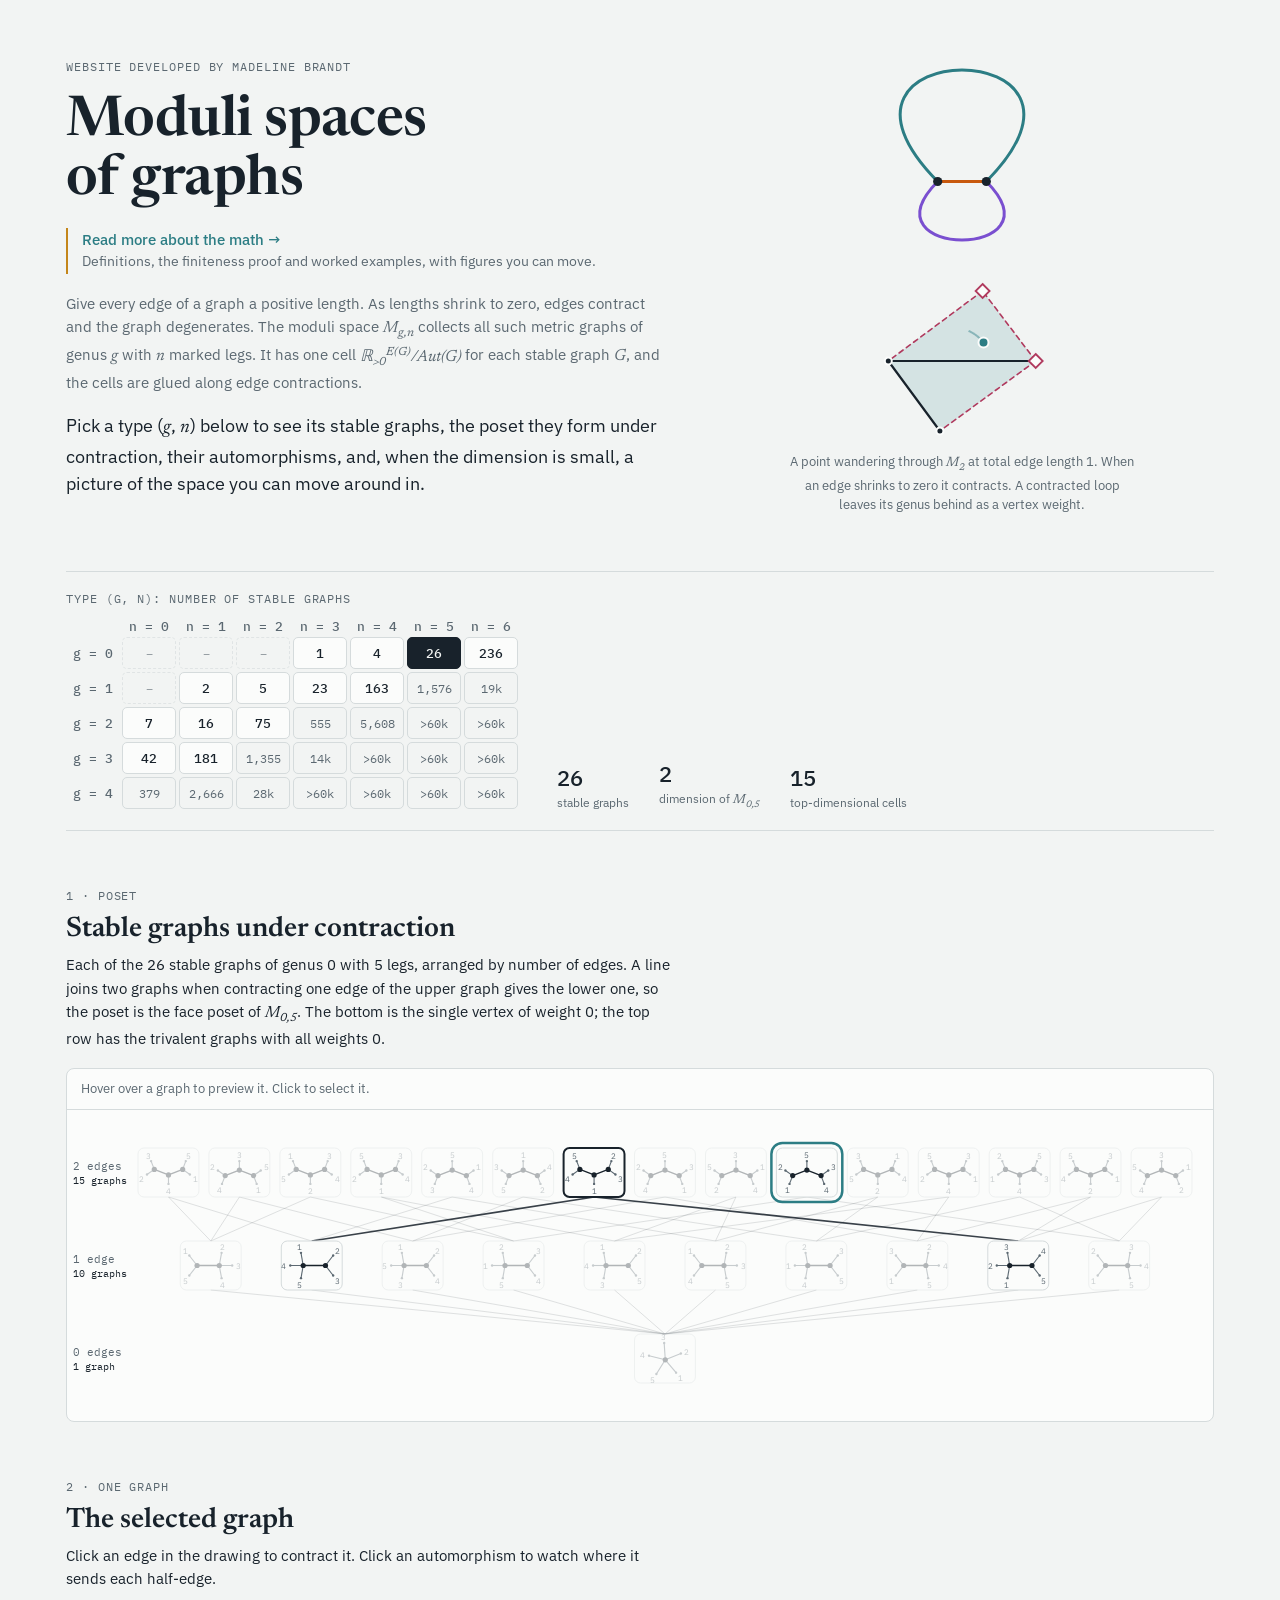
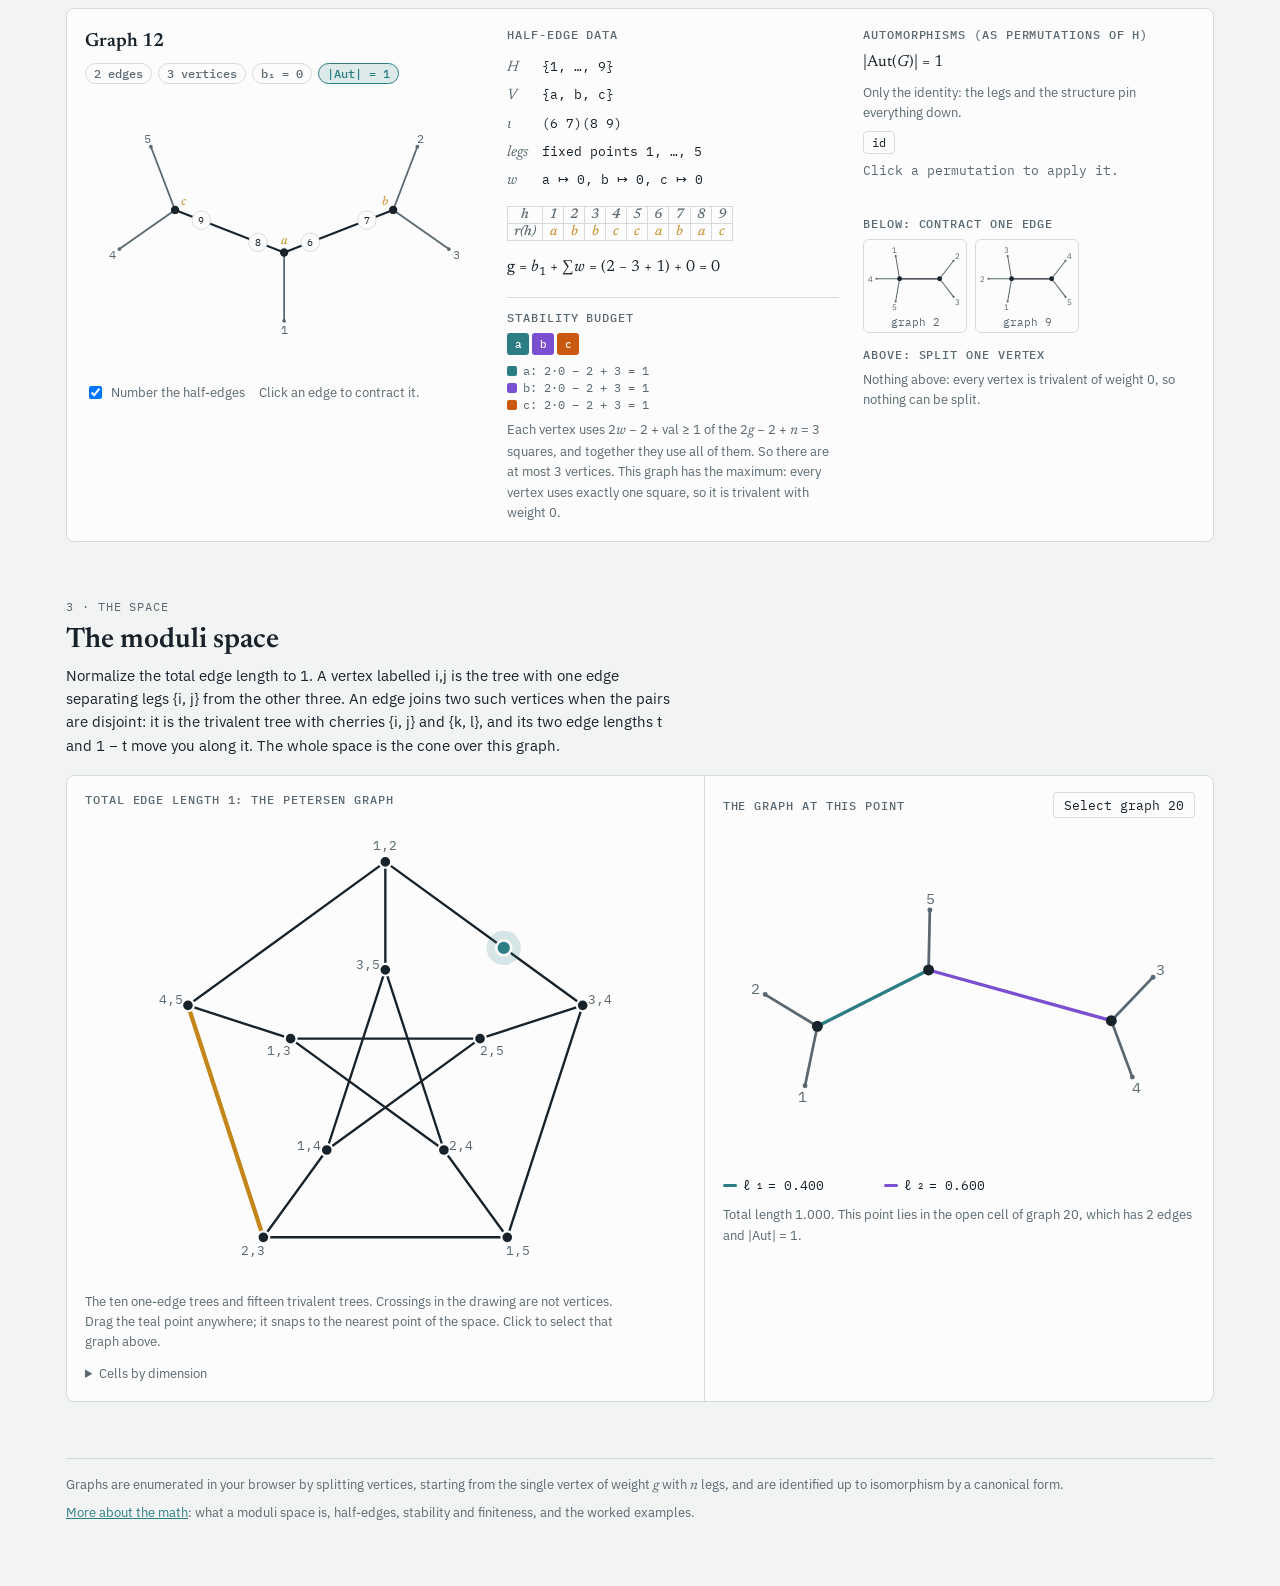
==== index.html @ 3150699a "Interactive explorer and lecture notes for moduli spaces of graphs Static site (no build step): stab" ====
<!doctype html>
<html lang="en">
<head>
<meta charset="utf-8">
<meta name="viewport" content="width=device-width, initial-scale=1, viewport-fit=cover">
<title>Moduli Spaces of Graphs</title>
<meta name="claude:viewport-fit-sides" content="cover">
<meta name="description" content="Stable graphs of type (g, n), the poset of edge contractions, their automorphisms, and pictures of the moduli spaces of metric graphs for small g and n.">
<link rel="preconnect" href="https://fonts.googleapis.com">
<link rel="preconnect" href="https://fonts.gstatic.com" crossorigin>
<link rel="stylesheet" href="https://fonts.googleapis.com/css2?family=Newsreader:ital,opsz,wght@0,6..72,400;0,6..72,600;1,6..72,400&family=IBM+Plex+Sans:wght@400;500;600&family=IBM+Plex+Mono:wght@400;500&display=swap">
<link rel="stylesheet" href="style.css?v=6">
</head>
<body>
<div class="wrap">
  <header class="hero">
    <div class="hero-text">
      <div class="eyebrow">Website developed by Madeline Brandt</div>
      <h1>Moduli spaces of graphs</h1>
      <p class="to-notes"><a href="lecture.html">Read more about the math</a><span>Definitions, the finiteness proof and worked examples, with figures you can move.</span></p>
      <p class="lede-2">Give every edge of a graph a positive length. As lengths shrink to zero, edges contract and the graph degenerates. The moduli space <em class="m">M<sub>g,n</sub></em> collects all such metric graphs of genus <em class="m">g</em> with <em class="m">n</em> marked legs. It has one cell <em class="m">ℝ<sub>&gt;0</sub><sup>E(G)</sup>/Aut(G)</em> for each stable graph <em class="m">G</em>, and the cells are glued along edge contractions.</p>
      <p class="lede">Pick a type (<em class="m">g</em>, <em class="m">n</em>) below to see its stable graphs, the poset they form under contraction, their automorphisms, and, when the dimension is small, a picture of the space you can move around in.</p>
    </div>
    <figure class="hero-fig">
      <div class="hero-graph" id="hero-graph" aria-hidden="true"></div>
      <div class="hero-space" id="hero-space" aria-hidden="true"></div>
      <figcaption>A point wandering through <em class="m">M<sub>2</sub></em> at total edge length 1. When an edge shrinks to zero it contracts. A contracted loop leaves its genus behind as a vertex weight.</figcaption>
    </figure>
  </header>


  <div class="control">
    <div class="pick">
      <span class="eyebrow">Type (g, n): number of stable graphs</span>
      <div class="grid-wrap"><table class="picker" id="picker" aria-label="Choose g and n"></table></div>
    </div>
    <div class="stats" id="stats"></div>
  </div>

  <section aria-labelledby="poset-title">
    <div class="sec-head">
      <div class="eyebrow">1 · Poset</div>
      <h2 id="poset-title">Stable graphs under contraction</h2>
      <p id="poset-text"></p>
    </div>
    <div class="board">
      <div class="board-bar" id="board-bar"></div>
      <div class="board-body" id="board-body"></div>
      <div class="tip" id="tip" hidden></div>
    </div>
  </section>

  <section aria-labelledby="detail-title">
    <div class="sec-head">
      <div class="eyebrow">2 · One graph</div>
      <h2 id="detail-title">The selected graph</h2>
      <p>Click an edge in the drawing to contract it. Click an automorphism to watch where it sends each half-edge.</p>
    </div>
    <div class="detail" id="detail" aria-live="polite"></div>
  </section>

  <section aria-labelledby="space-title">
    <div class="sec-head">
      <div class="eyebrow">3 · The space</div>
      <h2 id="space-title">The moduli space</h2>
      <p id="space-text"></p>
    </div>
    <div class="space spc" id="space"></div>
  </section>


  <footer>
    <div>Graphs are enumerated in your browser by splitting vertices, starting from the single vertex of weight <em class="m">g</em> with <em class="m">n</em> legs, and are identified up to isomorphism by a canonical form.</div>
    <div><a href="lecture.html">More about the math</a>: what a moduli space is, half-edges, stability and finiteness, and the worked examples.</div>
  </footer>
</div>
<script src="js/core.js?v=6"></script>
<script src="js/draw.js?v=6"></script>
<script src="js/spaces.js?v=6"></script>
<script src="js/spacepic.js?v=6"></script>
<script src="js/app.js?v=6"></script>
</body>
</html>
---- style.css ----
/* Layout: a lecture companion. Narrow reading column for prose, full-width panels for the
   poset, the selected graph and the picture of the space. */
:root {
  --paper: #f2f4f3;
  --panel: #fbfcfb;
  --ink: #18222b;
  --muted: #5b6871;
  --rule: #d5dbdc;
  --mat: #2c7d84;        /* the moving point, cells */
  --mat-soft: #2c7d8426;
  --nm: #b03a5e;         /* odd automorphisms, folds */
  --nm-soft: #b03a5e22;
  --atom: #c4861a;       /* selection and highlights */
  --atom-soft: #c4861a2e;
  --gen: #3866b8;        /* vertex weights */
  --gen-soft: #3866b81f;
  --edge: #18222b5c;
  --hi: #18222b;
  --o0: #2c7d84; --o1: #7a4fd0; --o2: #c8590e; --o3: #4c8b1f; --o4: #b03a5e; --o5: #1f6fb2; --o6: #8a6d1c; --o7: #5b6871; --o8: #2c7d84;
  --display: "Newsreader", "Iowan Old Style", Georgia, serif;
  --body: "IBM Plex Sans", system-ui, -apple-system, "Segoe UI", sans-serif;
  --mono: "IBM Plex Mono", ui-monospace, "SF Mono", Menlo, monospace;
}
@media (prefers-color-scheme: dark) {
  :root:not([data-theme="light"]) {
    --paper: #111820; --panel: #17202a; --ink: #e3e9ec; --muted: #94a3ad; --rule: #2b3843;
    --mat: #5fb8bf; --mat-soft: #5fb8bf2b; --nm: #e27497; --nm-soft: #e2749726; --atom: #e2a63e; --atom-soft: #e2a63e33;
    --gen: #8fb0ff; --gen-soft: #8fb0ff24; --edge: #e3e9ec52; --hi: #e3e9ec;
    --o0: #5fb8bf; --o1: #ab8cf5; --o2: #ff9d5c; --o3: #9bd65c; --o4: #e27497; --o5: #7fb6ff; --o6: #e0c36a; --o7: #94a3ad; --o8: #5fb8bf;
    color-scheme: dark;
  }
}
:root[data-theme="dark"] {
  --paper: #111820; --panel: #17202a; --ink: #e3e9ec; --muted: #94a3ad; --rule: #2b3843;
  --mat: #5fb8bf; --mat-soft: #5fb8bf2b; --nm: #e27497; --nm-soft: #e2749726; --atom: #e2a63e; --atom-soft: #e2a63e33;
  --gen: #8fb0ff; --gen-soft: #8fb0ff24; --edge: #e3e9ec52; --hi: #e3e9ec;
  --o0: #5fb8bf; --o1: #ab8cf5; --o2: #ff9d5c; --o3: #9bd65c; --o4: #e27497; --o5: #7fb6ff; --o6: #e0c36a; --o7: #94a3ad; --o8: #5fb8bf;
  color-scheme: dark;
}
* { box-sizing: border-box; }
[hidden] { display: none !important; }
body { margin: 0; background: var(--paper); color: var(--ink); font-family: var(--body); font-size: 15px; line-height: 1.55; }
.wrap {
  max-width: 1180px; margin: 0 auto; display: grid; grid-template-columns: minmax(0, 1fr); gap: 56px;
  padding-left: max(16px, env(safe-area-inset-left, 0px)); padding-right: max(16px, env(safe-area-inset-right, 0px));
  padding-block: 40px 64px;
}
a { color: var(--mat); }
h1, h2, h3 { font-family: var(--display); font-weight: 600; text-wrap: balance; margin: 0; }
h1 { font-size: clamp(36px, 5.2vw, 56px); line-height: 1.04; letter-spacing: -0.01em; }
h2 { font-size: 28px; line-height: 1.15; }
h3 { font-size: 19px; }
h4 { margin: 0; font: 500 11.5px var(--mono); letter-spacing: 0.08em; text-transform: uppercase; color: var(--muted); }
p { margin: 0; max-width: 68ch; }
button { font: inherit; color: inherit; }
.eyebrow { font-family: var(--mono); font-size: 11.5px; letter-spacing: 0.08em; text-transform: uppercase; color: var(--muted); }
.muted { color: var(--muted); }
.note { font-size: 13px; color: var(--muted); }
em.m, .m { font-family: var(--display); font-style: italic; font-size: 1.08em; }
sub, sup { font-size: 0.72em; }
:focus-visible { outline: 2px solid var(--atom); outline-offset: 2px; }

/* hero */
.hero { display: grid; grid-template-columns: minmax(0, 1.2fr) minmax(0, 1fr); gap: 40px; align-items: center; }
.hero-text { display: grid; gap: 18px; min-width: 0; }
.lede { font-size: 17.5px; }
.lede-2 { font-size: 15px; color: var(--muted); }
.hero-fig { margin: 0; display: grid; gap: 6px; justify-items: center; min-width: 0; }
.hero-graph { width: 100%; max-width: 380px; aspect-ratio: 380 / 230; }
.hero-space { width: 100%; max-width: 240px; aspect-ratio: 240 / 170; }
.hero-fig svg { display: block; width: 100%; height: 100%; }
figcaption { font-size: 12.5px; color: var(--muted); max-width: 44ch; text-align: center; }
@media (max-width: 760px) { .hero { grid-template-columns: 1fr; } }

.to-notes { display: grid; gap: 2px; border-left: 2px solid var(--atom); padding: 2px 0 2px 14px; font-size: 13.5px; color: var(--muted); }
.to-notes a { font: 500 15px var(--body); text-decoration: none; }
.to-notes a::after { content: " →"; }
.to-notes a:hover { text-decoration: underline; }

/* definitions */
.defs { display: grid; grid-template-columns: minmax(0, 1fr) minmax(0, 1fr); gap: 28px 40px; }
.theorem { display: grid; gap: 10px; border-left: 2px solid var(--mat); padding: 4px 0 4px 16px; align-content: start; }
.theorem p { font-size: 14.5px; }
.display { display: flex; flex-wrap: wrap; align-items: center; gap: 6px 10px; font-family: var(--display); font-size: 21px; overflow-x: auto; }
.display i { font-style: italic; }
.bigop { display: inline-flex; flex-direction: column; align-items: center; font-size: 1.45em; line-height: 1; }
.bigop small { font-size: 0.48em; margin-top: 3px; white-space: nowrap; font-style: italic; }
@media (max-width: 760px) { .defs { grid-template-columns: 1fr; } }

/* picker and stats */
.control > * { min-width: 0; }
.control { display: flex; flex-wrap: wrap; gap: 18px 36px; align-items: end; border-top: 1px solid var(--rule); border-bottom: 1px solid var(--rule); padding-block: 18px; }
.pick { display: grid; gap: 8px; min-width: 0; max-width: 100%; }
.grid-wrap { overflow-x: auto; max-width: 100%; }
table.picker { border-collapse: separate; border-spacing: 3px; font: 12.5px var(--mono); font-variant-numeric: tabular-nums; }
table.picker th { font-weight: 500; color: var(--muted); padding: 0 4px; text-align: center; white-space: nowrap; }
table.picker th.rowh { text-align: right; padding-right: 6px; }
table.picker td { padding: 0; }
table.picker button, table.picker span.cell {
  display: inline-grid; place-items: center; width: 54px; height: 32px; border-radius: 5px;
  border: 1px solid var(--rule); background: var(--panel); font: 500 13px var(--mono); cursor: pointer;
}
table.picker button:hover { border-color: var(--atom); }
table.picker button[aria-pressed="true"] { background: var(--ink); color: var(--paper); border-color: var(--ink); }
table.picker span.cell { cursor: default; color: var(--muted); background: transparent; font-weight: 400; font-size: 11.5px; }
table.picker span.cell.unstable { border-style: dashed; opacity: 0.6; }
.stats { display: flex; flex-wrap: wrap; gap: 14px 30px; align-items: end; }
.stat { display: grid; gap: 2px; text-align: left; }
.stat b { font: 500 22px var(--mono); font-variant-numeric: tabular-nums; }
.stat span { font-size: 12px; color: var(--muted); }

section { display: grid; gap: 18px; min-width: 0; }
.sec-head { display: grid; gap: 8px; }

/* poset board */
.board { position: relative; background: var(--panel); border: 1px solid var(--rule); border-radius: 8px; min-width: 0; display: grid; }
.board-bar { display: flex; flex-wrap: wrap; gap: 10px 18px; align-items: center; padding: 10px 14px; border-bottom: 1px solid var(--rule); font-size: 12.5px; color: var(--muted); }
.legend { display: inline-flex; align-items: center; gap: 6px; }
.dot { display: inline-block; width: 10px; height: 10px; border-radius: 50%; border: 2px solid; flex: none; }
.dot.s { border-color: var(--mat); background: var(--mat); }
.dot.o { border-color: var(--nm); background: transparent; }
.dot.p { border-color: var(--atom); background: var(--atom-soft); }
.board-body { min-width: 0; overflow-x: auto; }
.hasse { display: block; width: 100%; height: auto; min-width: 640px; }
.hasse text.rank { fill: var(--muted); font-family: var(--mono); font-size: 10.5px; }
.hasse text.rank.count { fill: var(--ink); font-size: 10px; }
.hasse .edge { stroke: var(--edge); stroke-width: 1; }
.hasse .edge.on { stroke: var(--hi); stroke-opacity: 0.85; stroke-width: 1.6; }
.hasse .node { cursor: pointer; }
.hasse .node .card { fill: var(--panel); stroke: var(--rule); stroke-width: 1; }
.hasse .node.odd .card { stroke: var(--nm); stroke-dasharray: 3 2; }
.hasse .node:hover .card { stroke: var(--atom); }
.hasse .node circle.body { stroke-width: 2; stroke: var(--mat); fill: var(--mat); }
.hasse .node.odd circle.body { stroke: var(--nm); fill: var(--panel); }
.hasse .node .ring { fill: none; stroke: var(--hi); stroke-width: 1.5; stroke-dasharray: 2 2; }
.hasse .node .here { fill: none; stroke: var(--mat); stroke-width: 2.5; }
.hasse .node .pin { fill: var(--atom-soft); stroke: var(--atom); stroke-width: 2; }
.hasse .node.sel .card { stroke: var(--hi); stroke-width: 2; stroke-dasharray: none; }
.hasse .node:focus { outline: none; }
.hasse .node:focus-visible .card, .hasse .node:focus-visible circle.body { stroke: var(--atom); stroke-width: 3; }
.hasse .node text.idx { fill: var(--muted); font: 9.5px var(--mono); }
.hasse.dim .node { opacity: 0.32; }
.hasse.dim .edge { opacity: 0.35; }
.hasse.dim .node.lit, .hasse.dim .edge.on { opacity: 1; }
@media (prefers-reduced-motion: no-preference) { .hasse .edge, .hasse .node { transition: opacity 0.15s; } }

.tip {
  position: absolute; z-index: 3; pointer-events: none; width: 210px; padding: 8px 10px 6px;
  background: var(--panel); border: 1px solid var(--rule); border-radius: 8px; box-shadow: 0 6px 20px rgb(0 0 0 / 0.12);
  font: 11.5px var(--mono); color: var(--muted); display: grid; gap: 2px;
}
.tip svg { display: block; width: 100%; height: auto; }

/* selected graph */
.detail {
  background: var(--panel); border: 1px solid var(--rule); border-radius: 8px; padding: 18px;
  display: grid; grid-template-columns: minmax(0, 1.2fr) minmax(0, 1fr) minmax(0, 1fr); gap: 24px; align-items: start;
}
.detail > div { display: grid; gap: 14px; min-width: 0; align-content: start; }
.d-head { display: flex; flex-wrap: wrap; gap: 6px 10px; align-items: center; }
.d-head h3 { margin-right: 4px; }
.d-fig svg { display: block; width: 100%; height: auto; }
.d-fig .edge-hit { cursor: pointer; }
.d-fig .edge-hit:hover + .edge-path, .d-fig svg .edge-path.hover { stroke: var(--atom); }
.d-fig .opts { display: flex; flex-wrap: wrap; gap: 8px 14px; align-items: center; font-size: 12.5px; color: var(--muted); }
.d-fig label { display: inline-flex; gap: 6px; align-items: center; cursor: pointer; }
.tags { display: flex; flex-wrap: wrap; gap: 6px; }
.tag { font: 500 11.5px var(--mono); padding: 2px 8px; border-radius: 999px; border: 1px solid var(--rule); white-space: nowrap; color: var(--muted); }
.tag.s { color: var(--mat); border-color: var(--mat); background: var(--mat-soft); }
.tag.o { color: var(--nm); border-color: var(--nm); background: var(--nm-soft); }
dl { display: grid; grid-template-columns: auto minmax(0, 1fr); gap: 5px 14px; margin: 0; font-size: 13px; align-items: baseline; }
dt { color: var(--muted); font-family: var(--display); font-style: italic; font-size: 15px; }
dd { margin: 0; font-family: var(--mono); font-variant-numeric: tabular-nums; overflow-wrap: anywhere; font-size: 12.5px; }
.rtable { border-collapse: collapse; font: 12px var(--mono); font-variant-numeric: tabular-nums; }
.rtable td, .rtable th { border: 1px solid var(--rule); padding: 1px 6px; text-align: center; }
.rtable th { font-weight: 500; color: var(--muted); font-family: var(--display); font-style: italic; font-size: 14px; }
.rtable td.v { color: var(--atom); font-family: var(--display); font-style: italic; font-size: 14px; }
.rscroll { overflow-x: auto; max-width: 100%; }
.calc { font-family: var(--display); font-size: 16px; }
.calc i { font-style: italic; }

.budget { display: grid; gap: 8px; border-top: 1px solid var(--rule); padding-top: 12px; }
.bar { display: flex; flex-wrap: wrap; gap: 3px; }
.bar .unit { width: 22px; height: 22px; border-radius: 3px; display: grid; place-items: center; font: 500 11px var(--mono); color: var(--panel); }
.bar .gap { width: 6px; }
.bar-legend { display: grid; gap: 2px; font: 12px var(--mono); color: var(--muted); }
.bar-legend i { display: inline-block; width: 10px; height: 10px; border-radius: 2px; margin-right: 6px; vertical-align: -1px; }

.aut { display: grid; gap: 8px; }
.aut-list { display: flex; flex-wrap: wrap; gap: 5px; max-height: 210px; overflow: auto; }
.chip { font: 12px var(--mono); padding: 3px 8px; border-radius: 4px; border: 1px solid var(--rule); background: transparent; cursor: pointer; display: inline-flex; gap: 6px; align-items: center; }
.chip.odd { border-color: var(--nm); }
.chip:hover { background: var(--atom-soft); }
.chip[aria-pressed="true"] { background: var(--ink); color: var(--paper); border-color: var(--ink); }
.aut-now { font: 12.5px var(--mono); color: var(--muted); min-height: 3.2em; }
.aut-now b { color: var(--ink); font-weight: 500; }
.minis { display: flex; flex-wrap: wrap; gap: 8px; }
.mini { display: grid; gap: 1px; justify-items: center; width: 104px; padding: 4px 4px 3px; border: 1px solid var(--rule); border-radius: 6px; background: transparent; cursor: pointer; font: 11px var(--mono); color: var(--muted); }
.mini:hover { border-color: var(--atom); }
.mini.odd { border-style: dashed; border-color: var(--nm); }
.mini svg { display: block; width: 100%; height: auto; }
.empty { font-size: 13px; color: var(--muted); }

/* the space */
.space { background: var(--panel); border: 1px solid var(--rule); border-radius: 8px; display: grid; grid-template-columns: minmax(0, 1.25fr) minmax(0, 1fr); min-width: 0; }
.space > div { min-width: 0; padding: 16px 18px; display: grid; gap: 12px; align-content: start; }
.space > div + div { border-left: 1px solid var(--rule); }
.space .pic svg { display: block; width: 100%; height: auto; touch-action: none; user-select: none; -webkit-user-select: none; cursor: crosshair; }
.space .pic svg.dragging { cursor: grabbing; }
.spc .cell2 { fill: var(--mat-soft); stroke: none; }
.spc .cell2.sel { fill: var(--atom-soft); }
.spc .cell1 { stroke: var(--ink); stroke-width: 2.2; stroke-linecap: round; }
.spc .cell1.fold { stroke: var(--nm); stroke-width: 1.6; stroke-dasharray: 5 4; }
.spc .cell1.sel { stroke: var(--atom); stroke-width: 4; }
.spc .cell1.fold.sel { stroke: var(--atom); stroke-width: 3; }
.spc .cell0 { fill: var(--ink); stroke: var(--panel); stroke-width: 2; }
.spc .cell0.sel { fill: var(--atom); }
.spc .foldpt { fill: var(--panel); stroke: var(--nm); stroke-width: 1.8; }
.spc .foldpt.sel { fill: var(--atom-soft); stroke: var(--atom); }
.spc .vlabel { fill: var(--muted); font: 12px var(--mono); }
.spc .ray-arrow { fill: var(--ink); }
.spc .icon { pointer-events: none; }
.spc .icon rect { fill: var(--panel); stroke: var(--rule); }
.spc .cell-icon { opacity: 0.55; pointer-events: none; }
.spc .pt-halo { fill: var(--mat); fill-opacity: 0.18; }
.spc .pt { fill: var(--mat); stroke: var(--panel); stroke-width: 2.5; cursor: grab; }
.spc .tick { fill: var(--muted); font: 10px var(--mono); }
.live-head { display: flex; flex-wrap: wrap; gap: 6px 10px; align-items: baseline; justify-content: space-between; }
.live svg { display: block; width: 100%; height: auto; }
.lengths { display: grid; grid-template-columns: repeat(auto-fill, minmax(118px, 1fr)); gap: 4px 12px; font: 12.5px var(--mono); font-variant-numeric: tabular-nums; }
.lengths span { display: inline-flex; gap: 6px; align-items: center; }
.lengths span.zero { color: var(--muted); text-decoration: line-through; }
.lengths i { width: 14px; height: 3px; border-radius: 2px; display: inline-block; }
.btn { font: 500 13px var(--body); border: 1px solid var(--ink); background: var(--ink); color: var(--paper); padding: 6px 12px; border-radius: 5px; cursor: pointer; }
.btn-quiet { font: 12.5px var(--mono); padding: 4px 10px; border: 1px solid var(--rule); border-radius: 4px; background: transparent; cursor: pointer; }
.btn-quiet:hover { border-color: var(--atom); }
.row { display: flex; flex-wrap: wrap; gap: 8px 12px; align-items: center; }
.fvec { border-collapse: collapse; font: 12.5px var(--mono); font-variant-numeric: tabular-nums; }
.fvec th, .fvec td { padding: 3px 10px; border-bottom: 1px solid var(--rule); text-align: right; }
.fvec th { font-weight: 500; color: var(--muted); text-align: left; }
.nopic { display: grid; gap: 12px; }

/* counting box */
.box { background: var(--panel); border: 1px solid var(--rule); border-radius: 8px; padding: 16px; display: grid; gap: 14px; min-width: 0; }
.scroll { overflow-x: auto; }
table.ve { border-collapse: separate; border-spacing: 3px; font: 12.5px var(--mono); font-variant-numeric: tabular-nums; }
table.ve th { font-weight: 500; color: var(--muted); padding: 2px 6px; white-space: nowrap; }
table.ve td { padding: 0; }
table.ve .c { display: grid; place-items: center; width: 46px; height: 34px; border-radius: 4px; border: 1px solid var(--rule); background: transparent; }
table.ve button.c { cursor: pointer; background: var(--mat-soft); border-color: var(--mat); font: 500 13px var(--mono); }
table.ve button.c:hover { border-color: var(--atom); }
table.ve button.c[aria-pressed="true"] { background: var(--atom-soft); border-color: var(--atom); }
table.ve span.c.ok { border-style: solid; color: var(--muted); }
table.ve span.c.no { border-color: transparent; background: repeating-linear-gradient(135deg, transparent 0 5px, var(--rule) 5px 6px); }
.ve-legend { display: flex; flex-wrap: wrap; gap: 8px 18px; font-size: 12.5px; color: var(--muted); }
.ve-legend .sw { display: inline-block; width: 16px; height: 12px; border-radius: 3px; vertical-align: -2px; margin-right: 6px; border: 1px solid var(--rule); }

footer { font-size: 12.5px; color: var(--muted); border-top: 1px solid var(--rule); padding-top: 16px; display: grid; gap: 6px; }

@media (max-width: 1000px) {
  .detail { grid-template-columns: minmax(0, 1fr) minmax(0, 1fr); }
  .detail > .d-fig { grid-column: 1 / -1; }
  .space { grid-template-columns: minmax(0, 1fr); }
  .space > div + div { border-left: 0; border-top: 1px solid var(--rule); }
}
@media (max-width: 640px) {
  .detail { grid-template-columns: minmax(0, 1fr); }
  table.picker button, table.picker span.cell { width: 42px; }
}
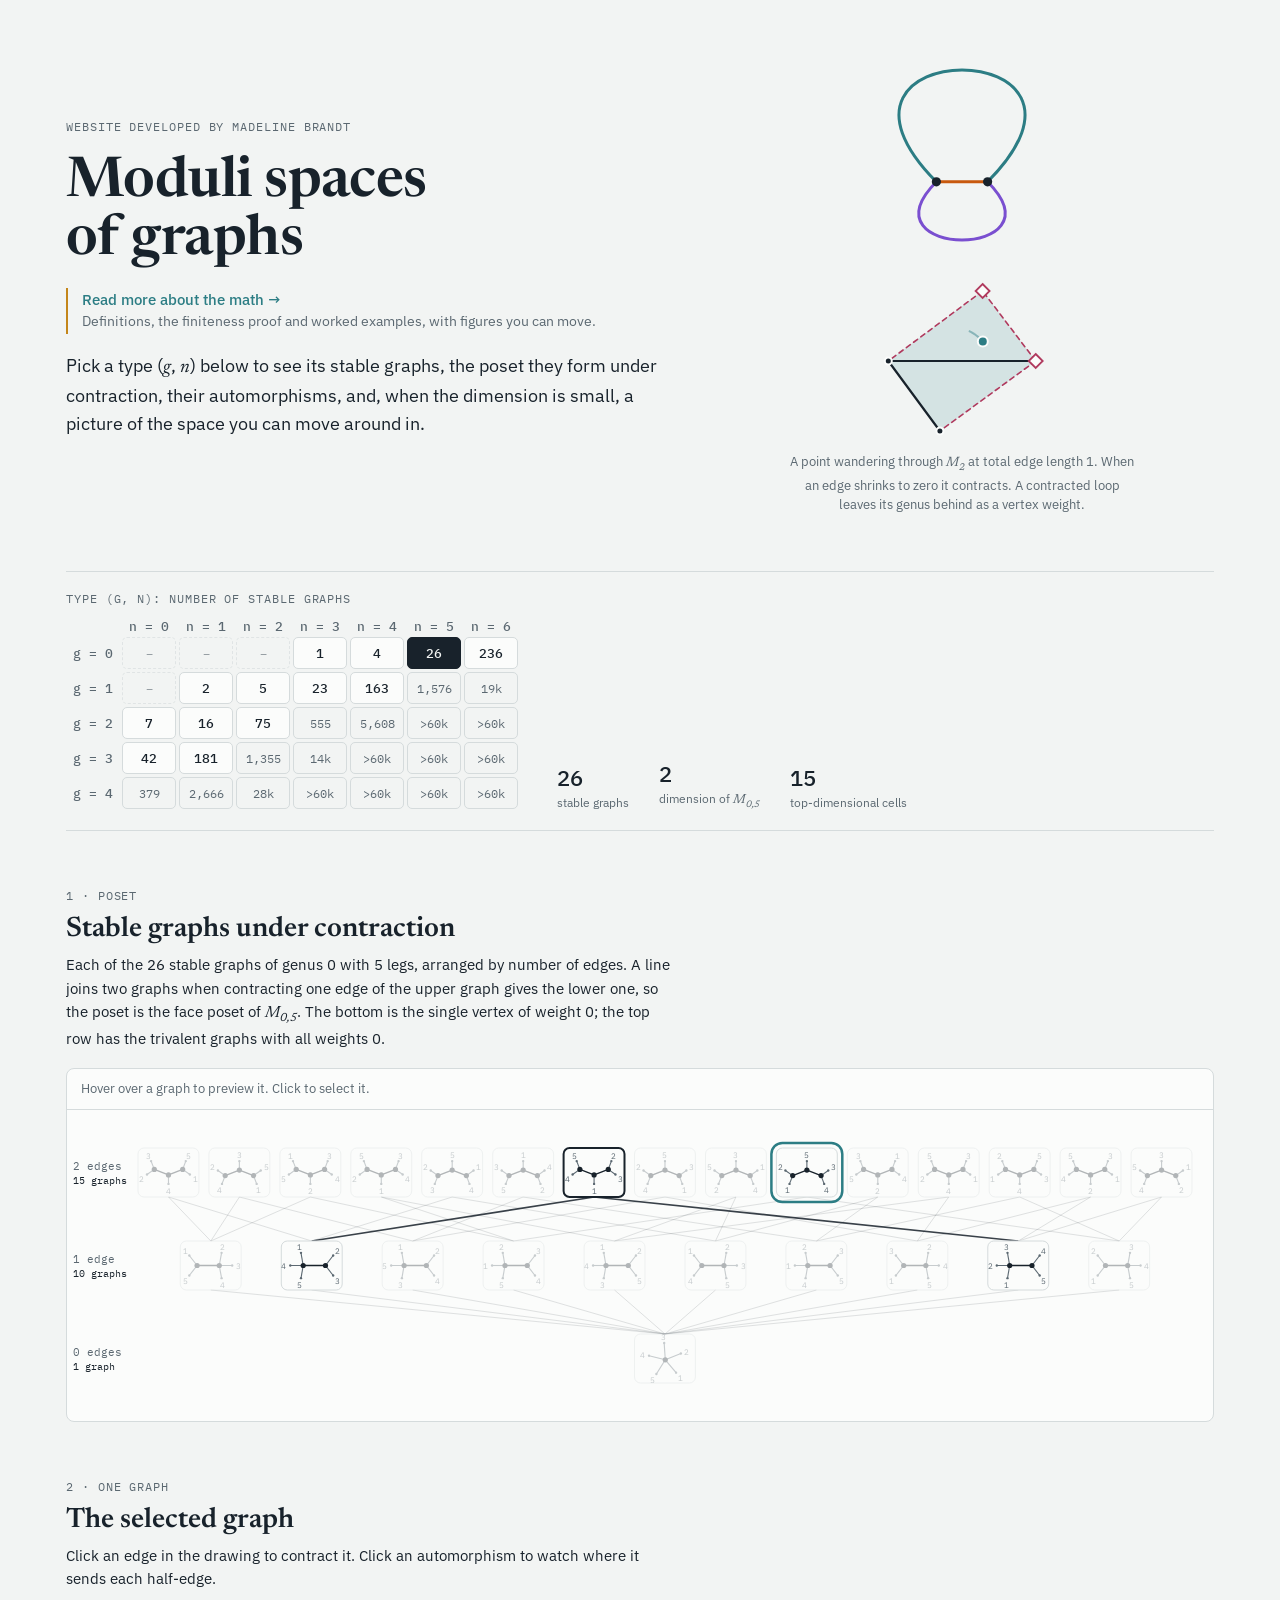
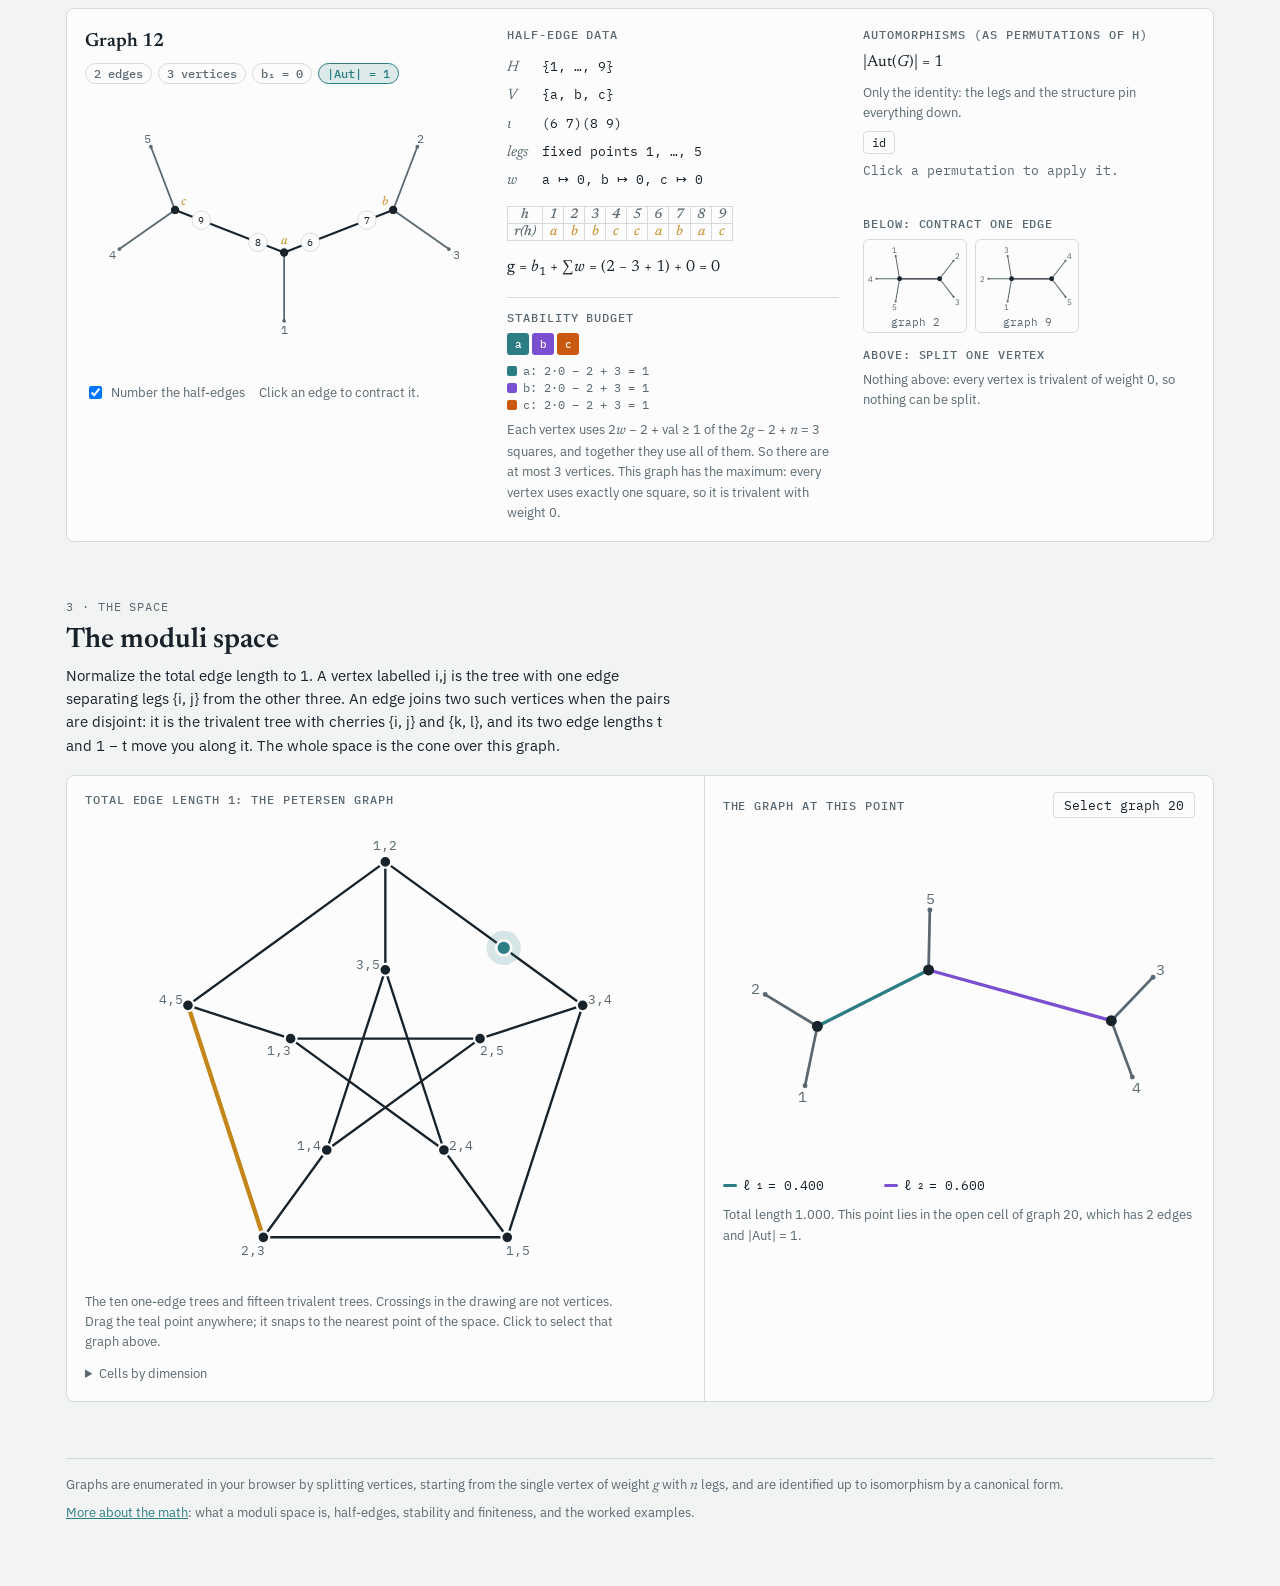
==== commit 53700753: "Add Δ0,6 and Δ1,3 in space; make dragging less sticky - Δ0,6: a turnable 3D picture with tetrahedral" ====
--- a/index.html
+++ b/index.html
@@ -9,7 +9,7 @@
 <link rel="preconnect" href="https://fonts.googleapis.com">
 <link rel="preconnect" href="https://fonts.gstatic.com" crossorigin>
 <link rel="stylesheet" href="https://fonts.googleapis.com/css2?family=Newsreader:ital,opsz,wght@0,6..72,400;0,6..72,600;1,6..72,400&family=IBM+Plex+Sans:wght@400;500;600&family=IBM+Plex+Mono:wght@400;500&display=swap">
-<link rel="stylesheet" href="style.css?v=6">
+<link rel="stylesheet" href="style.css?v=7">
 </head>
 <body>
 <div class="wrap">
@@ -18,7 +18,6 @@
       <div class="eyebrow">Website developed by Madeline Brandt</div>
       <h1>Moduli spaces of graphs</h1>
       <p class="to-notes"><a href="lecture.html">Read more about the math</a><span>Definitions, the finiteness proof and worked examples, with figures you can move.</span></p>
-      <p class="lede-2">Give every edge of a graph a positive length. As lengths shrink to zero, edges contract and the graph degenerates. The moduli space <em class="m">M<sub>g,n</sub></em> collects all such metric graphs of genus <em class="m">g</em> with <em class="m">n</em> marked legs. It has one cell <em class="m">ℝ<sub>&gt;0</sub><sup>E(G)</sup>/Aut(G)</em> for each stable graph <em class="m">G</em>, and the cells are glued along edge contractions.</p>
       <p class="lede">Pick a type (<em class="m">g</em>, <em class="m">n</em>) below to see its stable graphs, the poset they form under contraction, their automorphisms, and, when the dimension is small, a picture of the space you can move around in.</p>
     </div>
     <figure class="hero-fig">
@@ -78,6 +77,9 @@
 <script src="js/draw.js?v=6"></script>
 <script src="js/spaces.js?v=6"></script>
 <script src="js/spacepic.js?v=6"></script>
-<script src="js/app.js?v=6"></script>
+<script src="js/turntable.js?v=1"></script>
+<script src="js/delta06.js?v=2"></script>
+<script src="js/delta13.js?v=1"></script>
+<script src="js/app.js?v=7"></script>
 </body>
 </html>
--- a/style.css
+++ b/style.css
@@ -267,3 +267,45 @@
   .detail { grid-template-columns: minmax(0, 1fr); }
   table.picker button, table.picker span.cell { width: 42px; }
 }
+
+/* Δ_{0,6} in space */
+.space .pic svg.d06 { cursor: grab; }
+.space .pic svg.d06.dragging { cursor: grabbing; }
+.d06 .tri { fill: var(--mat); fill-opacity: 0.075; stroke: none; }
+.d06.focus .tri { fill-opacity: 0.03; }
+.d06 .tri.star { fill: var(--atom); fill-opacity: 0.3; }
+.d06 .tri.sel { fill: var(--atom); fill-opacity: 0.5; }
+.d06 .ed { stroke: var(--ink); stroke-width: 1; }
+.d06 .ed.spoke { stroke: var(--atom); stroke-width: 1.5; stroke-opacity: 0.75; }
+.d06 .ed.link { stroke: var(--atom); stroke-width: 2.6; }
+.d06 .ed.sel { stroke: var(--atom); stroke-width: 3.5; }
+.d06 .ed-hit { stroke: transparent; stroke-width: 9; }
+.d06 .vx-hit { fill: transparent; cursor: pointer; }
+.d06 .vx { stroke: var(--panel); stroke-width: 1.2; }
+.d06 .vx.on { stroke: var(--ink); stroke-width: 1.6; }
+.d06 .vx.me { stroke: var(--atom); stroke-width: 3; }
+.v24 { fill: var(--mat); }
+.v33 { fill: var(--o1); }
+.d06 .lab, .d06-link .lab { font: 500 11px var(--mono); fill: var(--ink); paint-order: stroke; stroke: var(--panel); stroke-width: 3px; stroke-linejoin: round; }
+.d06-link .lab.sm { font-size: 10px; }
+.d06-ctl { display: flex; flex-wrap: wrap; gap: 8px 12px; align-items: center; }
+.d06-link { display: block; width: 100%; max-width: 340px; height: auto; }
+.d06-ctl .key, .live .key { display: inline-block; width: 9px; height: 9px; border-radius: 50%; margin: 0 4px 0 2px; vertical-align: 0; }
+.d06-ctl .key.v24, .live .key.v24 { background: var(--mat); }
+.d06-ctl .key.v33, .live .key.v33 { background: var(--o1); }
+/* Δ_{1,3} in space: shaded solid faces (fills set inline), folds dashed */
+.d13 polygon[data-kind="t"] { stroke-width: 0.7; stroke-linejoin: round; }
+.d13 .ed { stroke-opacity: 0.8; }
+.d13 .ed.seam { stroke: var(--ink); stroke-width: 1.5; stroke-opacity: 0.85; }
+.d13 .ed.fold { stroke: var(--nm); stroke-width: 1.6; stroke-dasharray: 5 4; stroke-opacity: 1; }
+.d13 .ed.fold.sel { stroke: var(--atom); stroke-width: 3; }
+.d13 .foldpt, .d06-link .foldpt { fill: var(--panel); stroke: var(--nm); stroke-width: 1.8; cursor: pointer; }
+.d13 .foldpt.sel { fill: var(--atom-soft); stroke: var(--atom); }
+.vL, .lnk-b { fill: var(--ink); }
+.vB { fill: var(--mat); }
+.lnk-f { fill: var(--nm); }
+.d06-ctl .key.vL, .live .key.vL, .live .key.lnk-b { background: var(--ink); }
+.d06-ctl .key.vB, .live .key.vB { background: var(--mat); }
+.live .key.lnk-f { background: var(--nm); }
+.d06-ctl .key.fold { border-radius: 1px; transform: rotate(45deg) scale(0.85); background: var(--panel); border: 1.8px solid var(--nm); }
+.live td.l { text-align: left; font-family: var(--body); font-size: 12.5px; color: var(--muted); }
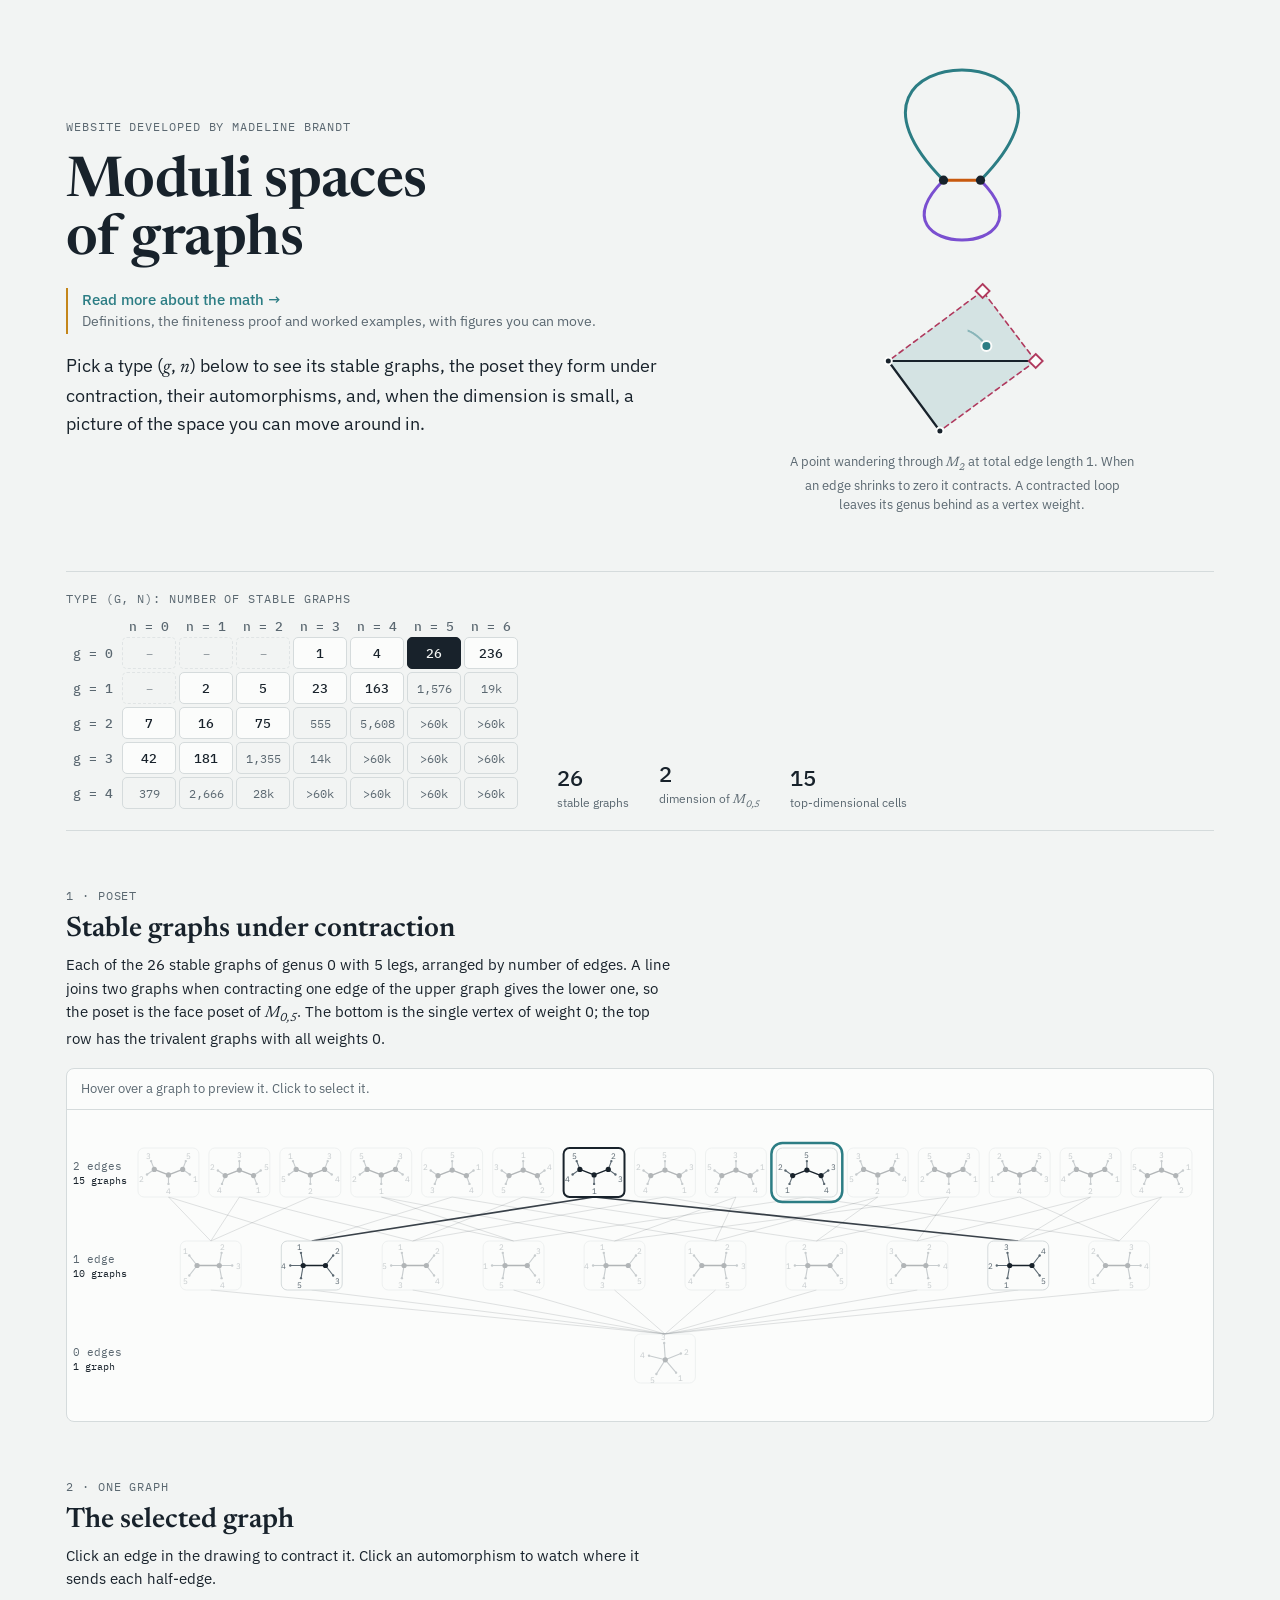
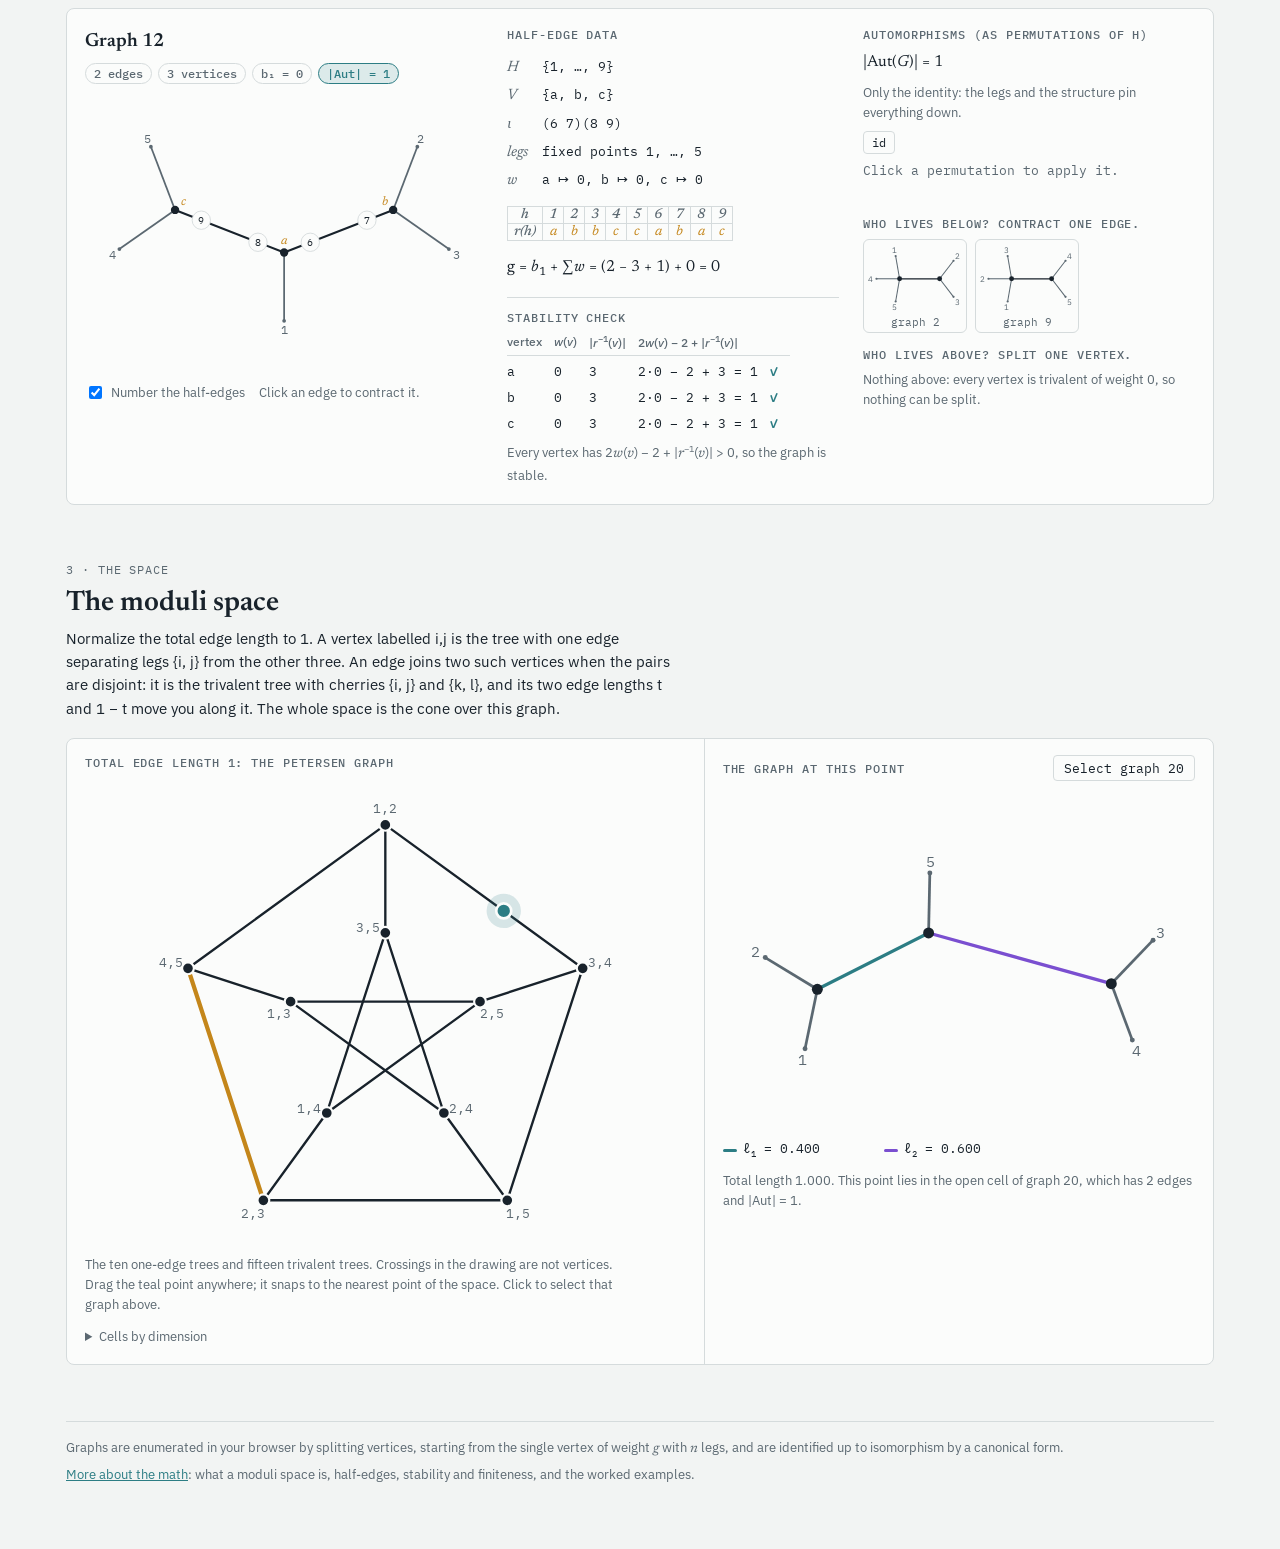
==== commit fd68dc4d: "Revise the lecture notes, Parts 1-3, and the explorer's graph panel - Explorer: a stability check at" ====
--- a/index.html
+++ b/index.html
@@ -9,7 +9,7 @@
 <link rel="preconnect" href="https://fonts.googleapis.com">
 <link rel="preconnect" href="https://fonts.gstatic.com" crossorigin>
 <link rel="stylesheet" href="https://fonts.googleapis.com/css2?family=Newsreader:ital,opsz,wght@0,6..72,400;0,6..72,600;1,6..72,400&family=IBM+Plex+Sans:wght@400;500;600&family=IBM+Plex+Mono:wght@400;500&display=swap">
-<link rel="stylesheet" href="style.css?v=7">
+<link rel="stylesheet" href="style.css?v=10">
 </head>
 <body>
 <div class="wrap">
@@ -74,12 +74,12 @@
   </footer>
 </div>
 <script src="js/core.js?v=6"></script>
-<script src="js/draw.js?v=6"></script>
+<script src="js/draw.js?v=9"></script>
 <script src="js/spaces.js?v=6"></script>
 <script src="js/spacepic.js?v=6"></script>
 <script src="js/turntable.js?v=1"></script>
 <script src="js/delta06.js?v=2"></script>
 <script src="js/delta13.js?v=1"></script>
-<script src="js/app.js?v=7"></script>
+<script src="js/app.js?v=8"></script>
 </body>
 </html>
--- a/style.css
+++ b/style.css
@@ -179,12 +179,13 @@
 .calc { font-family: var(--display); font-size: 16px; }
 .calc i { font-style: italic; }
 
-.budget { display: grid; gap: 8px; border-top: 1px solid var(--rule); padding-top: 12px; }
-.bar { display: flex; flex-wrap: wrap; gap: 3px; }
-.bar .unit { width: 22px; height: 22px; border-radius: 3px; display: grid; place-items: center; font: 500 11px var(--mono); color: var(--panel); }
-.bar .gap { width: 6px; }
-.bar-legend { display: grid; gap: 2px; font: 12px var(--mono); color: var(--muted); }
-.bar-legend i { display: inline-block; width: 10px; height: 10px; border-radius: 2px; margin-right: 6px; vertical-align: -1px; }
+.stab-check { display: grid; gap: 8px; border-top: 1px solid var(--rule); padding-top: 12px; }
+.stab-t { border-collapse: collapse; font: 12.5px var(--mono); white-space: nowrap; }
+.stab-t th { font: 500 12px var(--body); color: var(--muted); text-align: left; padding: 0 12px 5px 0; border-bottom: 1px solid var(--rule); }
+.stab-t td { padding: 4px 12px 0 0; }
+.stab-t td.ok { color: var(--mat); font-weight: 600; }
+.stab-t td.bad { color: var(--nm); font-weight: 600; }
+.stab-t .sv i { display: inline-block; width: 10px; height: 10px; border-radius: 2px; margin-right: 6px; vertical-align: -1px; }
 
 .aut { display: grid; gap: 8px; }
 .aut-list { display: flex; flex-wrap: wrap; gap: 5px; max-height: 210px; overflow: auto; }
@@ -228,9 +229,9 @@
 .live-head { display: flex; flex-wrap: wrap; gap: 6px 10px; align-items: baseline; justify-content: space-between; }
 .live svg { display: block; width: 100%; height: auto; }
 .lengths { display: grid; grid-template-columns: repeat(auto-fill, minmax(118px, 1fr)); gap: 4px 12px; font: 12.5px var(--mono); font-variant-numeric: tabular-nums; }
-.lengths span { display: inline-flex; gap: 6px; align-items: center; }
+.lengths span { white-space: nowrap; }
 .lengths span.zero { color: var(--muted); text-decoration: line-through; }
-.lengths i { width: 14px; height: 3px; border-radius: 2px; display: inline-block; }
+.lengths i { width: 14px; height: 3px; border-radius: 2px; display: inline-block; margin-right: 6px; vertical-align: middle; }
 .btn { font: 500 13px var(--body); border: 1px solid var(--ink); background: var(--ink); color: var(--paper); padding: 6px 12px; border-radius: 5px; cursor: pointer; }
 .btn-quiet { font: 12.5px var(--mono); padding: 4px 10px; border: 1px solid var(--rule); border-radius: 4px; background: transparent; cursor: pointer; }
 .btn-quiet:hover { border-color: var(--atom); }
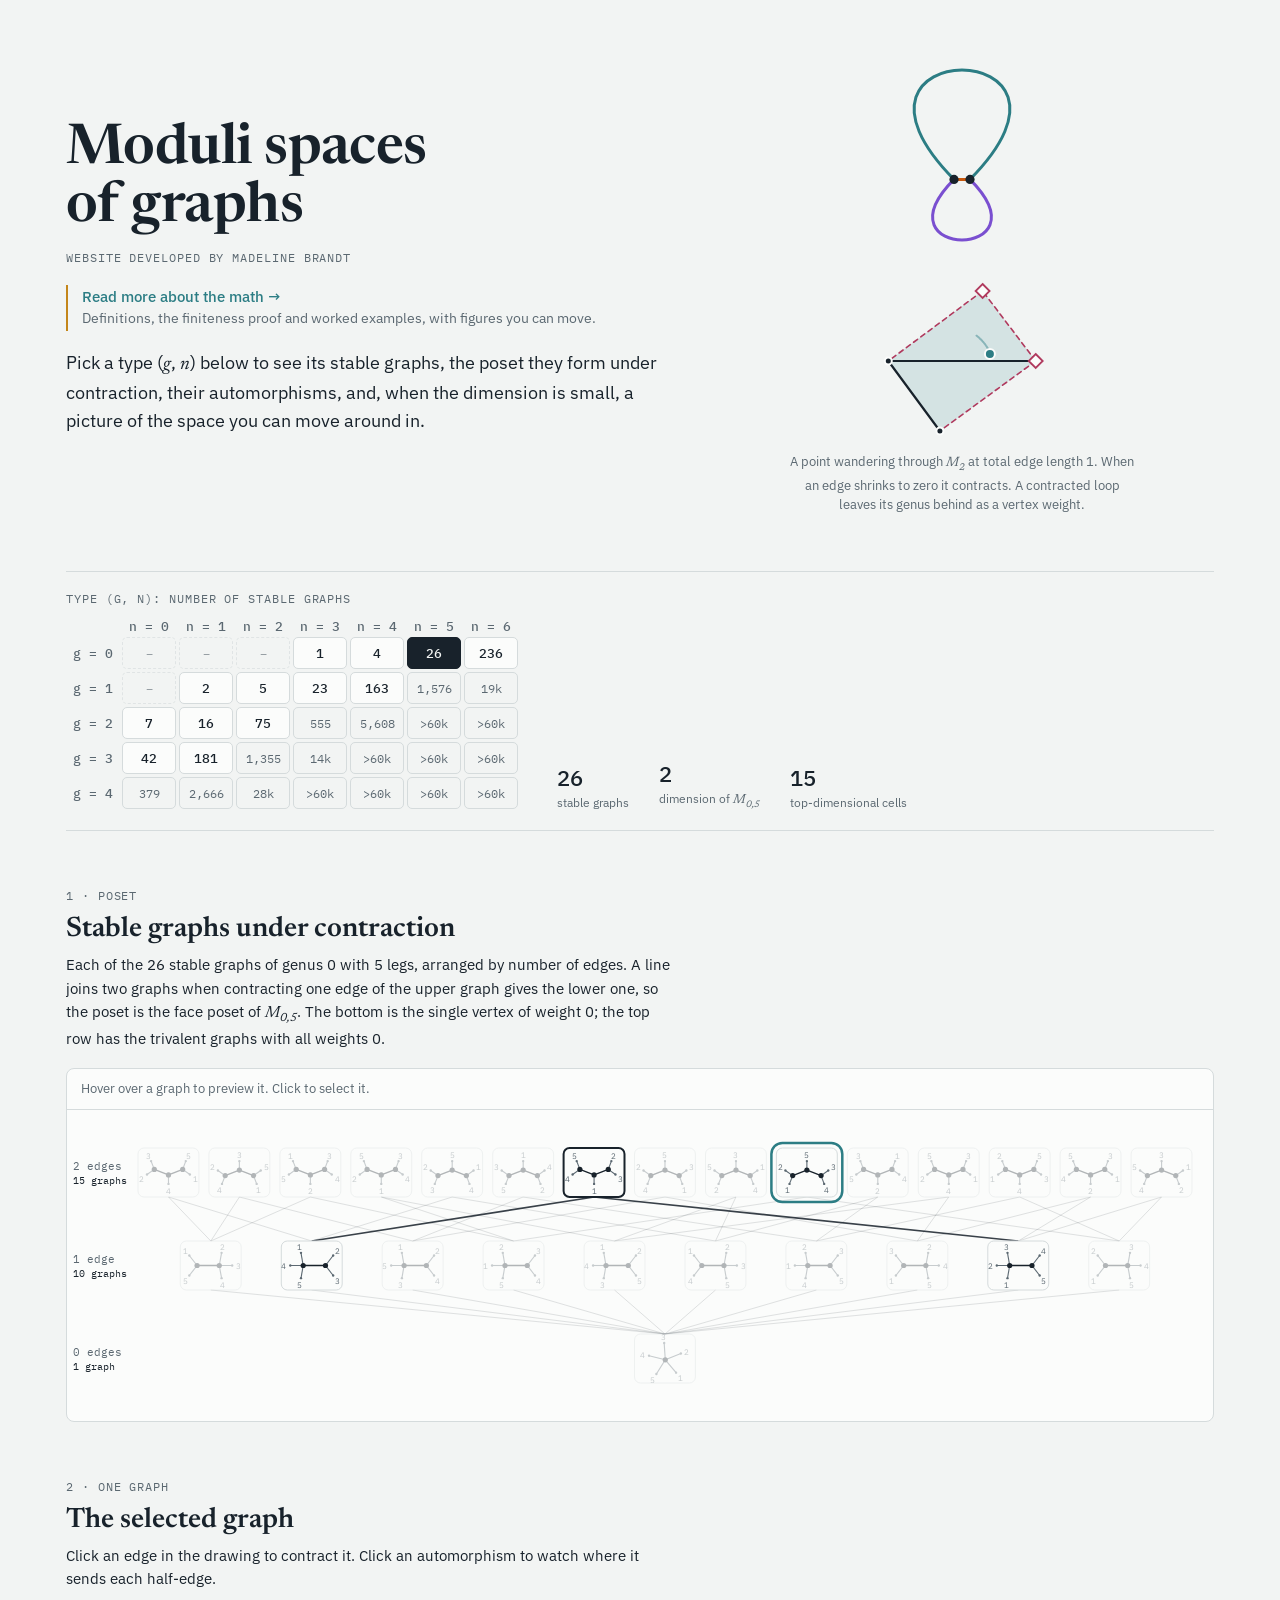
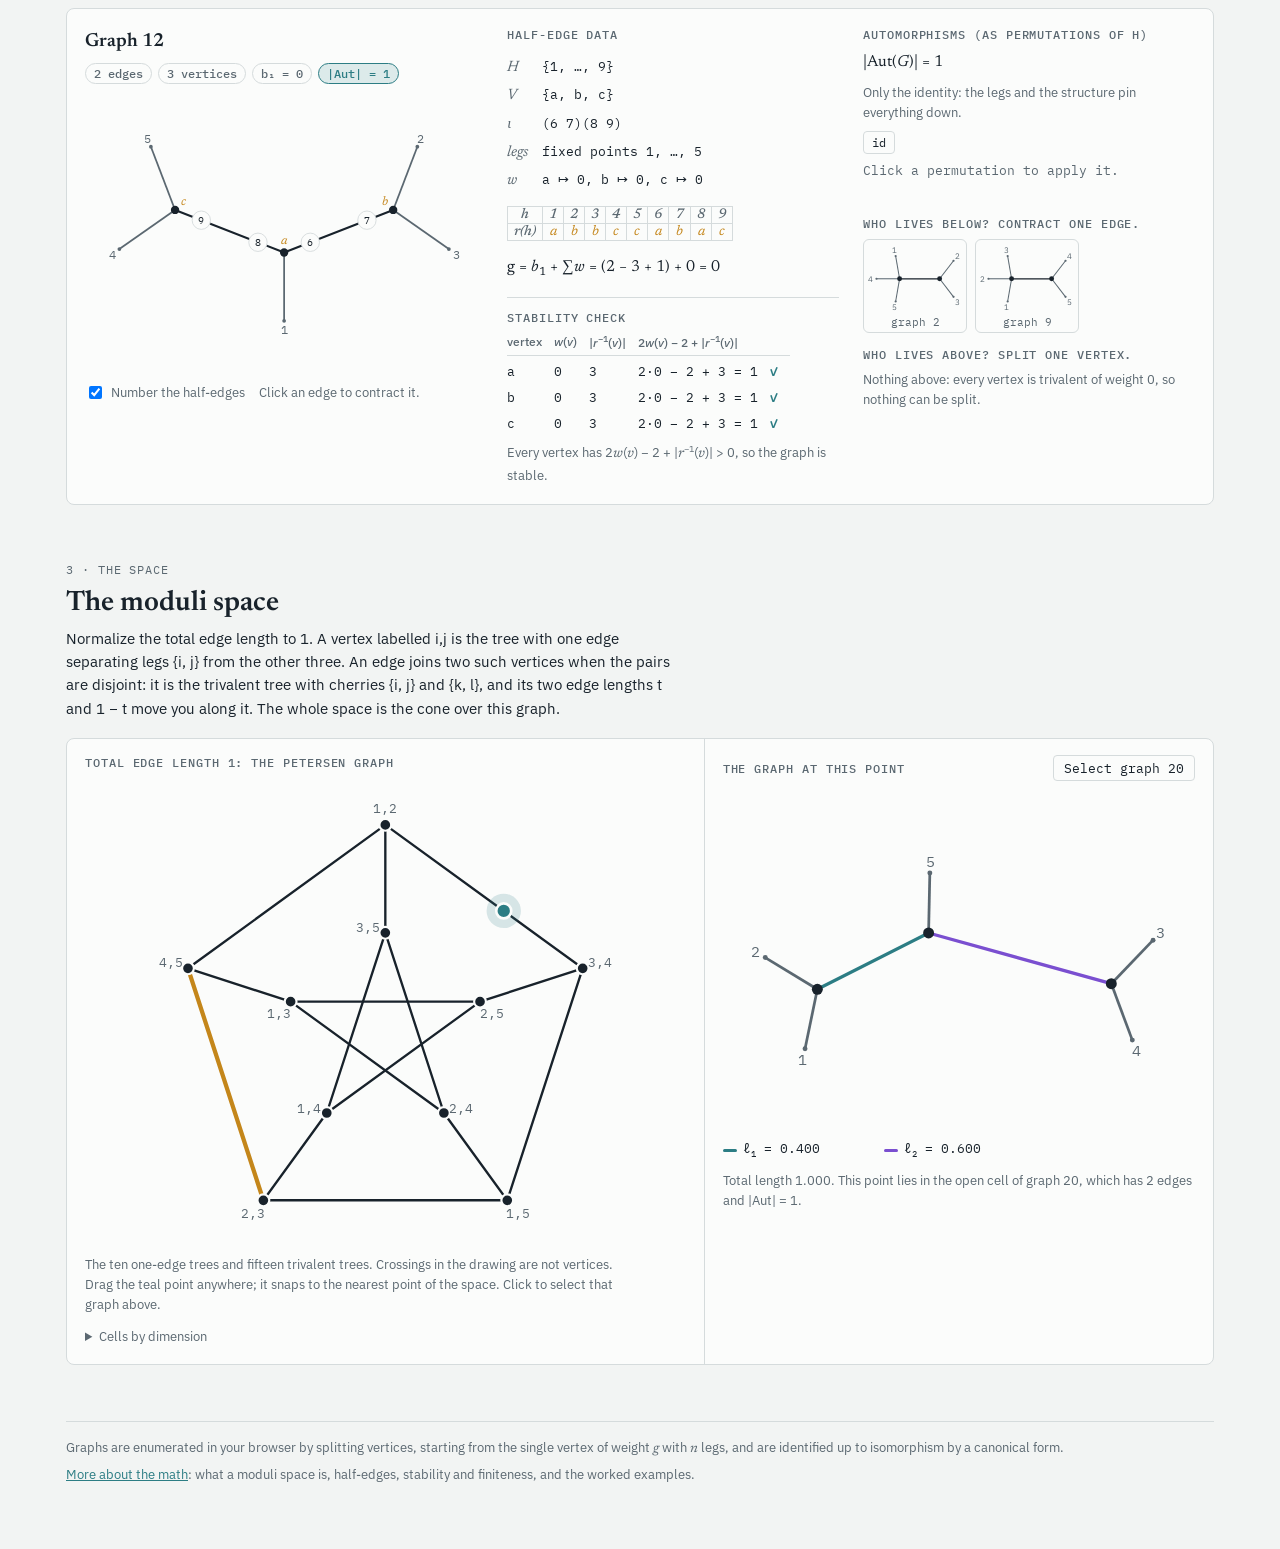
==== commit 42dd5ac2: "Revise Parts 1-2 of the lecture after review - Move the byline under the title on both pages - Segme" ====
--- a/index.html
+++ b/index.html
@@ -9,14 +9,14 @@
 <link rel="preconnect" href="https://fonts.googleapis.com">
 <link rel="preconnect" href="https://fonts.gstatic.com" crossorigin>
 <link rel="stylesheet" href="https://fonts.googleapis.com/css2?family=Newsreader:ital,opsz,wght@0,6..72,400;0,6..72,600;1,6..72,400&family=IBM+Plex+Sans:wght@400;500;600&family=IBM+Plex+Mono:wght@400;500&display=swap">
-<link rel="stylesheet" href="style.css?v=10">
+<link rel="stylesheet" href="style.css?v=11">
 </head>
 <body>
 <div class="wrap">
   <header class="hero">
     <div class="hero-text">
-      <div class="eyebrow">Website developed by Madeline Brandt</div>
       <h1>Moduli spaces of graphs</h1>
+      <div class="eyebrow byline">Website developed by Madeline Brandt</div>
       <p class="to-notes"><a href="lecture.html">Read more about the math</a><span>Definitions, the finiteness proof and worked examples, with figures you can move.</span></p>
       <p class="lede">Pick a type (<em class="m">g</em>, <em class="m">n</em>) below to see its stable graphs, the poset they form under contraction, their automorphisms, and, when the dimension is small, a picture of the space you can move around in.</p>
     </div>
@@ -74,7 +74,7 @@
   </footer>
 </div>
 <script src="js/core.js?v=6"></script>
-<script src="js/draw.js?v=9"></script>
+<script src="js/draw.js?v=11"></script>
 <script src="js/spaces.js?v=6"></script>
 <script src="js/spacepic.js?v=6"></script>
 <script src="js/turntable.js?v=1"></script>
--- a/style.css
+++ b/style.css
@@ -64,6 +64,7 @@
 .hero { display: grid; grid-template-columns: minmax(0, 1.2fr) minmax(0, 1fr); gap: 40px; align-items: center; }
 .hero-text { display: grid; gap: 18px; min-width: 0; }
 .lede { font-size: 17.5px; }
+.byline { margin-top: -6px; }
 .lede-2 { font-size: 15px; color: var(--muted); }
 .hero-fig { margin: 0; display: grid; gap: 6px; justify-items: center; min-width: 0; }
 .hero-graph { width: 100%; max-width: 380px; aspect-ratio: 380 / 230; }
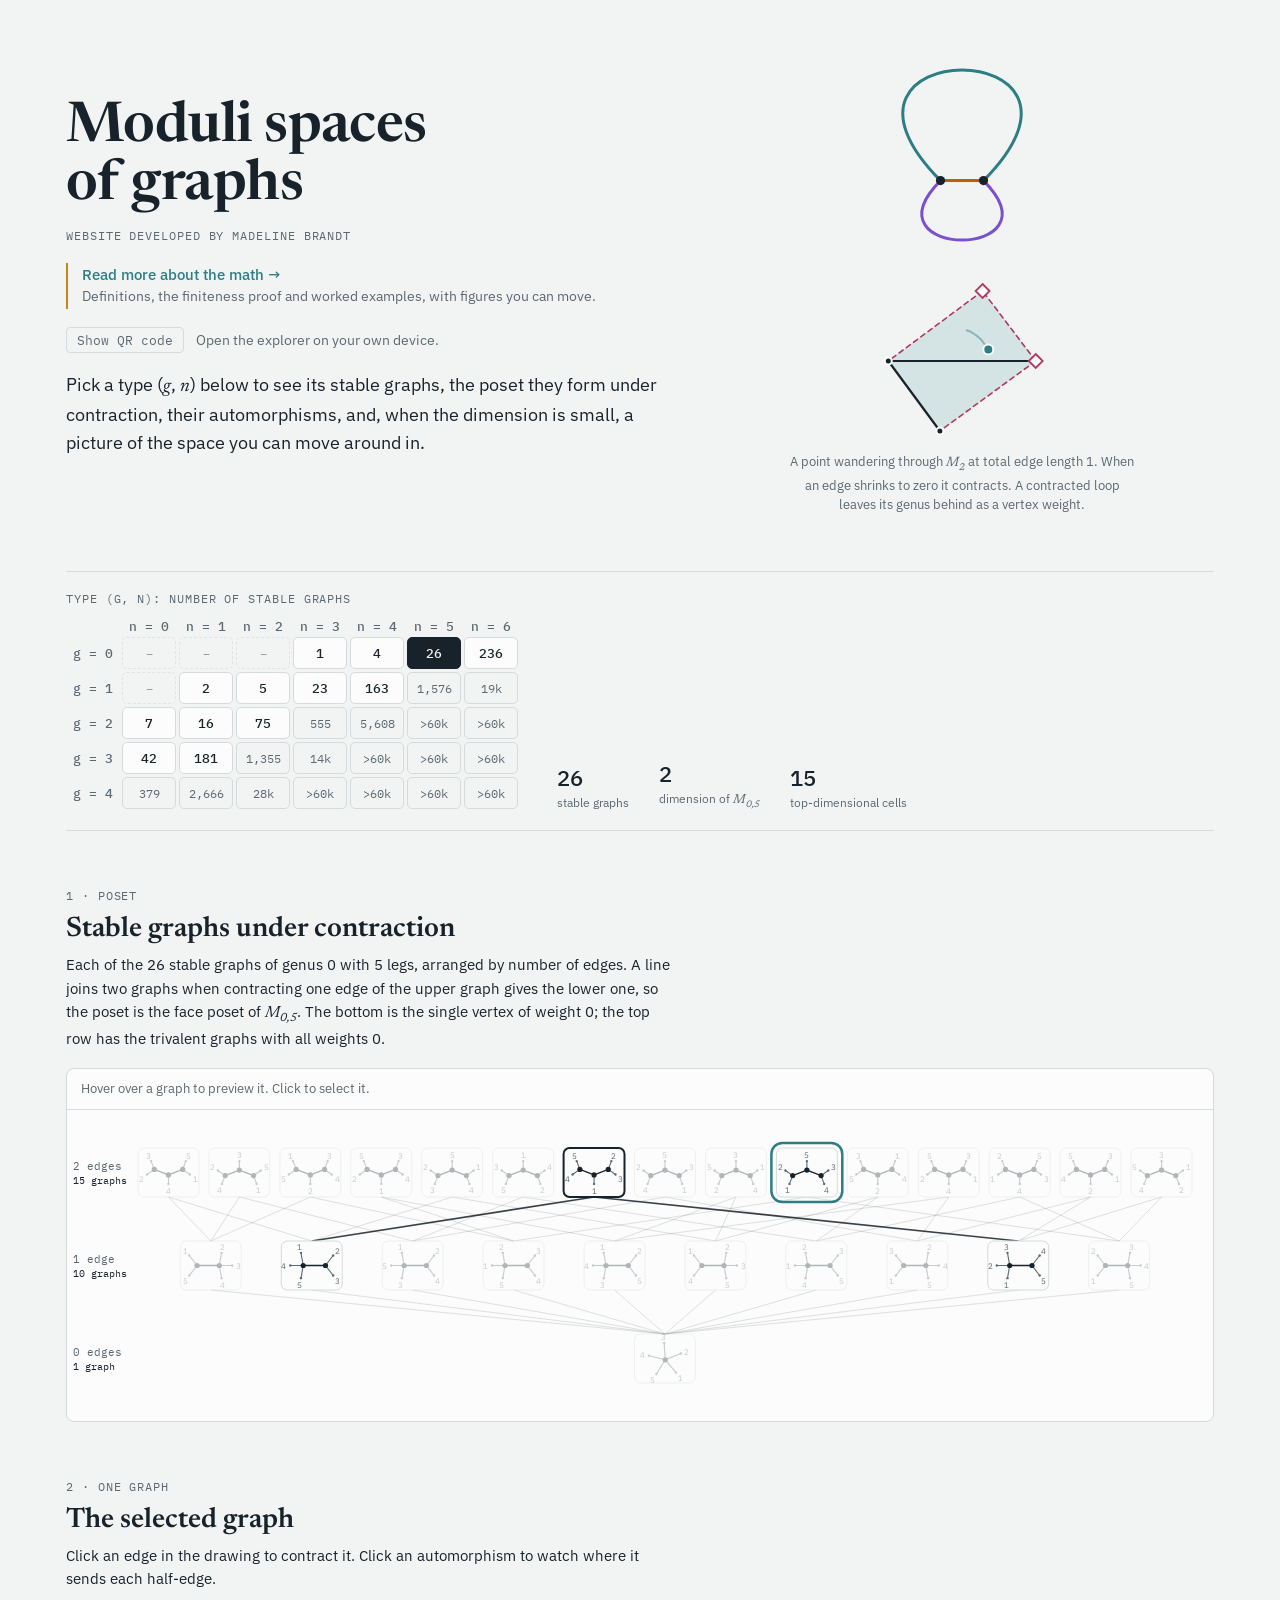
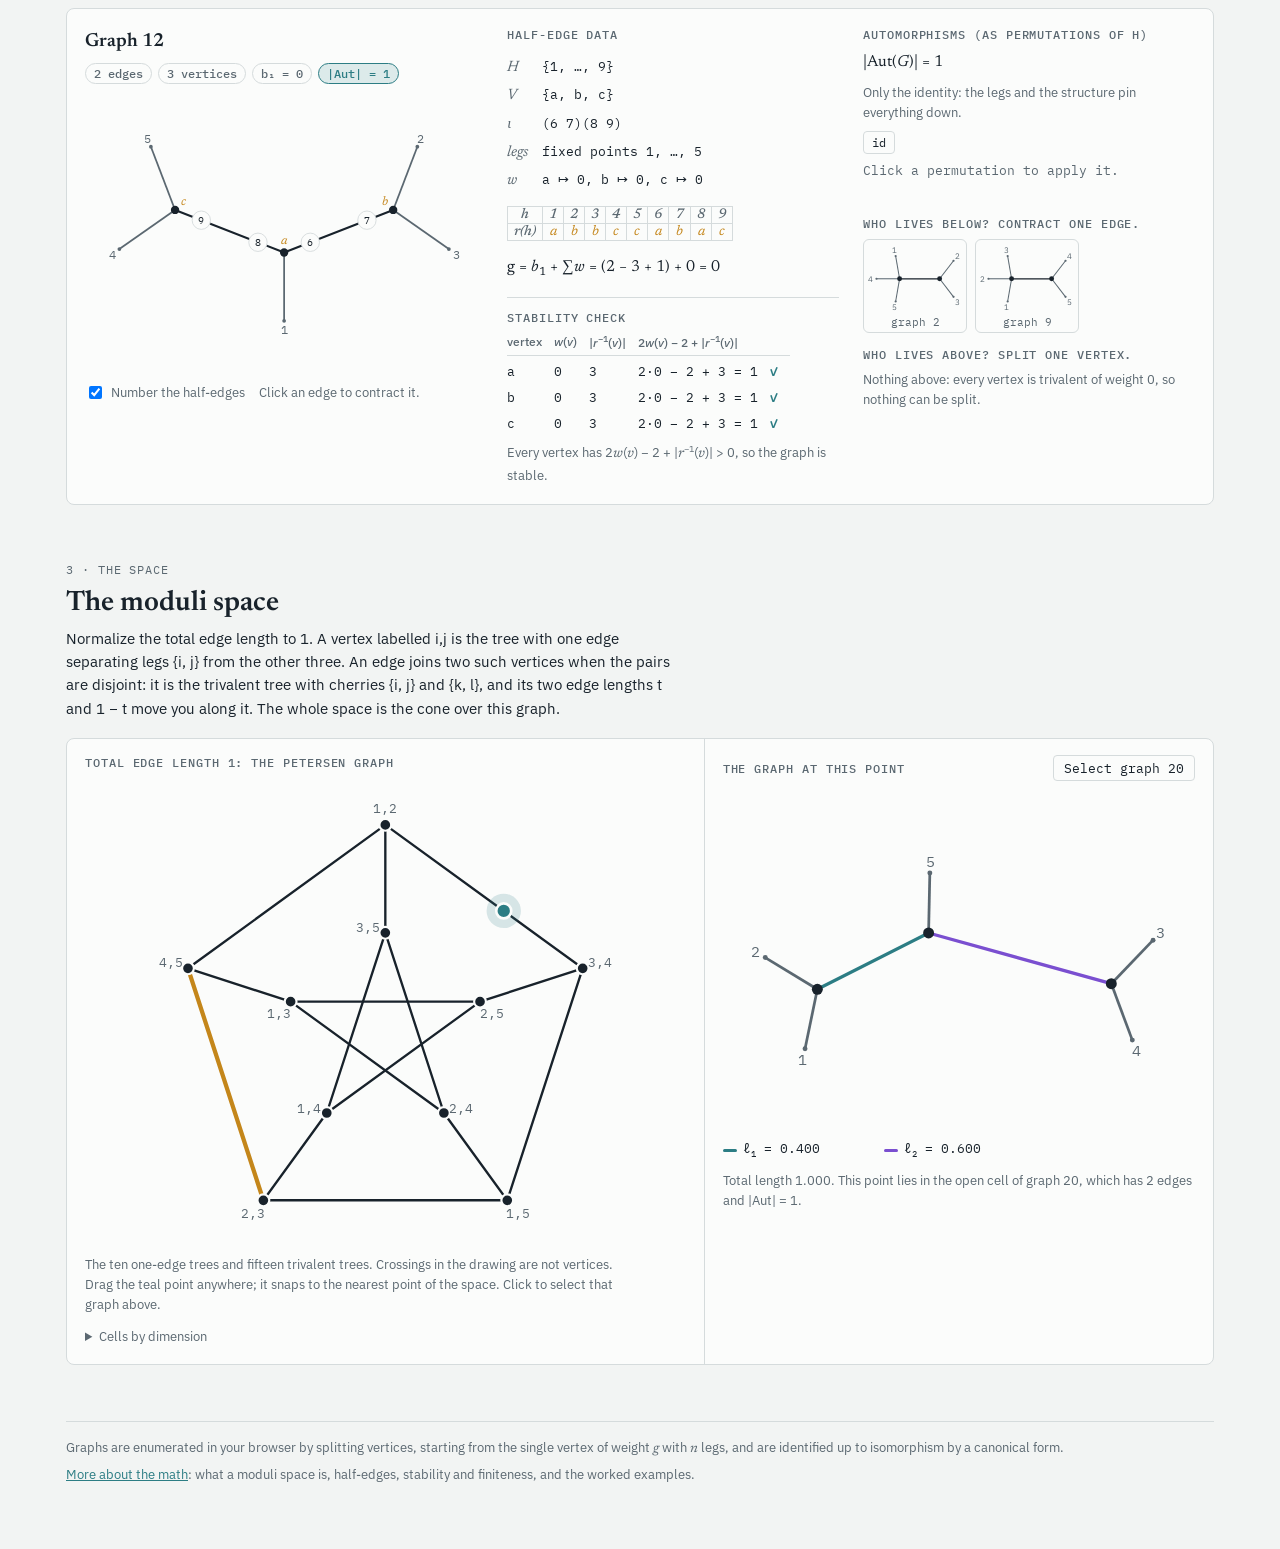
==== commit 37e9c44e: "Revise Parts 4-5 and the exercises; add a QR code to the explorer Part 4: justify the edge bound for" ====
--- a/index.html
+++ b/index.html
@@ -9,7 +9,7 @@
 <link rel="preconnect" href="https://fonts.googleapis.com">
 <link rel="preconnect" href="https://fonts.gstatic.com" crossorigin>
 <link rel="stylesheet" href="https://fonts.googleapis.com/css2?family=Newsreader:ital,opsz,wght@0,6..72,400;0,6..72,600;1,6..72,400&family=IBM+Plex+Sans:wght@400;500;600&family=IBM+Plex+Mono:wght@400;500&display=swap">
-<link rel="stylesheet" href="style.css?v=11">
+<link rel="stylesheet" href="style.css?v=12">
 </head>
 <body>
 <div class="wrap">
@@ -18,6 +18,7 @@
       <h1>Moduli spaces of graphs</h1>
       <div class="eyebrow byline">Website developed by Madeline Brandt</div>
       <p class="to-notes"><a href="lecture.html">Read more about the math</a><span>Definitions, the finiteness proof and worked examples, with figures you can move.</span></p>
+      <p class="qr-row"><button type="button" class="btn-quiet" id="qr-open">Show QR code</button><span>Open the explorer on your own device.</span></p>
       <p class="lede">Pick a type (<em class="m">g</em>, <em class="m">n</em>) below to see its stable graphs, the poset they form under contraction, their automorphisms, and, when the dimension is small, a picture of the space you can move around in.</p>
     </div>
     <figure class="hero-fig">
@@ -68,6 +69,13 @@
   </section>
 
 
+  <dialog class="qr-dialog" id="qr-dialog" aria-labelledby="qr-title">
+    <h2 id="qr-title">Open the explorer on your phone</h2>
+    <img src="qr-explorer.svg" alt="QR code linking to madeline-v-brandt.github.io/moduli-of-graphs">
+    <p class="qr-url">madeline-v-brandt.github.io/moduli-of-graphs</p>
+    <form method="dialog"><button class="btn-quiet">Close</button></form>
+  </dialog>
+
   <footer>
     <div>Graphs are enumerated in your browser by splitting vertices, starting from the single vertex of weight <em class="m">g</em> with <em class="m">n</em> legs, and are identified up to isomorphism by a canonical form.</div>
     <div><a href="lecture.html">More about the math</a>: what a moduli space is, half-edges, stability and finiteness, and the worked examples.</div>
@@ -75,11 +83,11 @@
 </div>
 <script src="js/core.js?v=6"></script>
 <script src="js/draw.js?v=11"></script>
-<script src="js/spaces.js?v=6"></script>
+<script src="js/spaces.js?v=8"></script>
 <script src="js/spacepic.js?v=6"></script>
 <script src="js/turntable.js?v=1"></script>
 <script src="js/delta06.js?v=2"></script>
 <script src="js/delta13.js?v=1"></script>
-<script src="js/app.js?v=8"></script>
+<script src="js/app.js?v=9"></script>
 </body>
 </html>
--- a/style.css
+++ b/style.css
@@ -77,6 +77,15 @@
 .to-notes a { font: 500 15px var(--body); text-decoration: none; }
 .to-notes a::after { content: " →"; }
 .to-notes a:hover { text-decoration: underline; }
+.qr-row { display: flex; flex-wrap: wrap; align-items: center; gap: 6px 12px; margin: 0; font-size: 13.5px; color: var(--muted); }
+/* the QR dialog is for projecting in a classroom: as big as the screen allows, dark on white in both themes */
+.qr-dialog { border: 1px solid var(--rule); border-radius: 10px; background: var(--panel); color: var(--ink); padding: 24px; max-width: calc(100vw - 32px); max-height: calc(100dvh - 32px); text-align: center; }
+.qr-dialog::backdrop { background: #0b1016b3; }
+.qr-dialog[open] { display: grid; gap: 14px; justify-items: center; }
+.qr-dialog h2 { font-size: clamp(22px, 3vw, 34px); }
+.qr-dialog img { display: block; width: min(68dvh, 80vw); height: auto; aspect-ratio: 1; border-radius: 6px; }
+.qr-dialog .qr-url { margin: 0; font: 500 clamp(15px, 1.8vw, 22px) var(--mono); word-break: break-all; }
+.qr-dialog form { margin: 0; }
 
 /* definitions */
 .defs { display: grid; grid-template-columns: minmax(0, 1fr) minmax(0, 1fr); gap: 28px 40px; }
